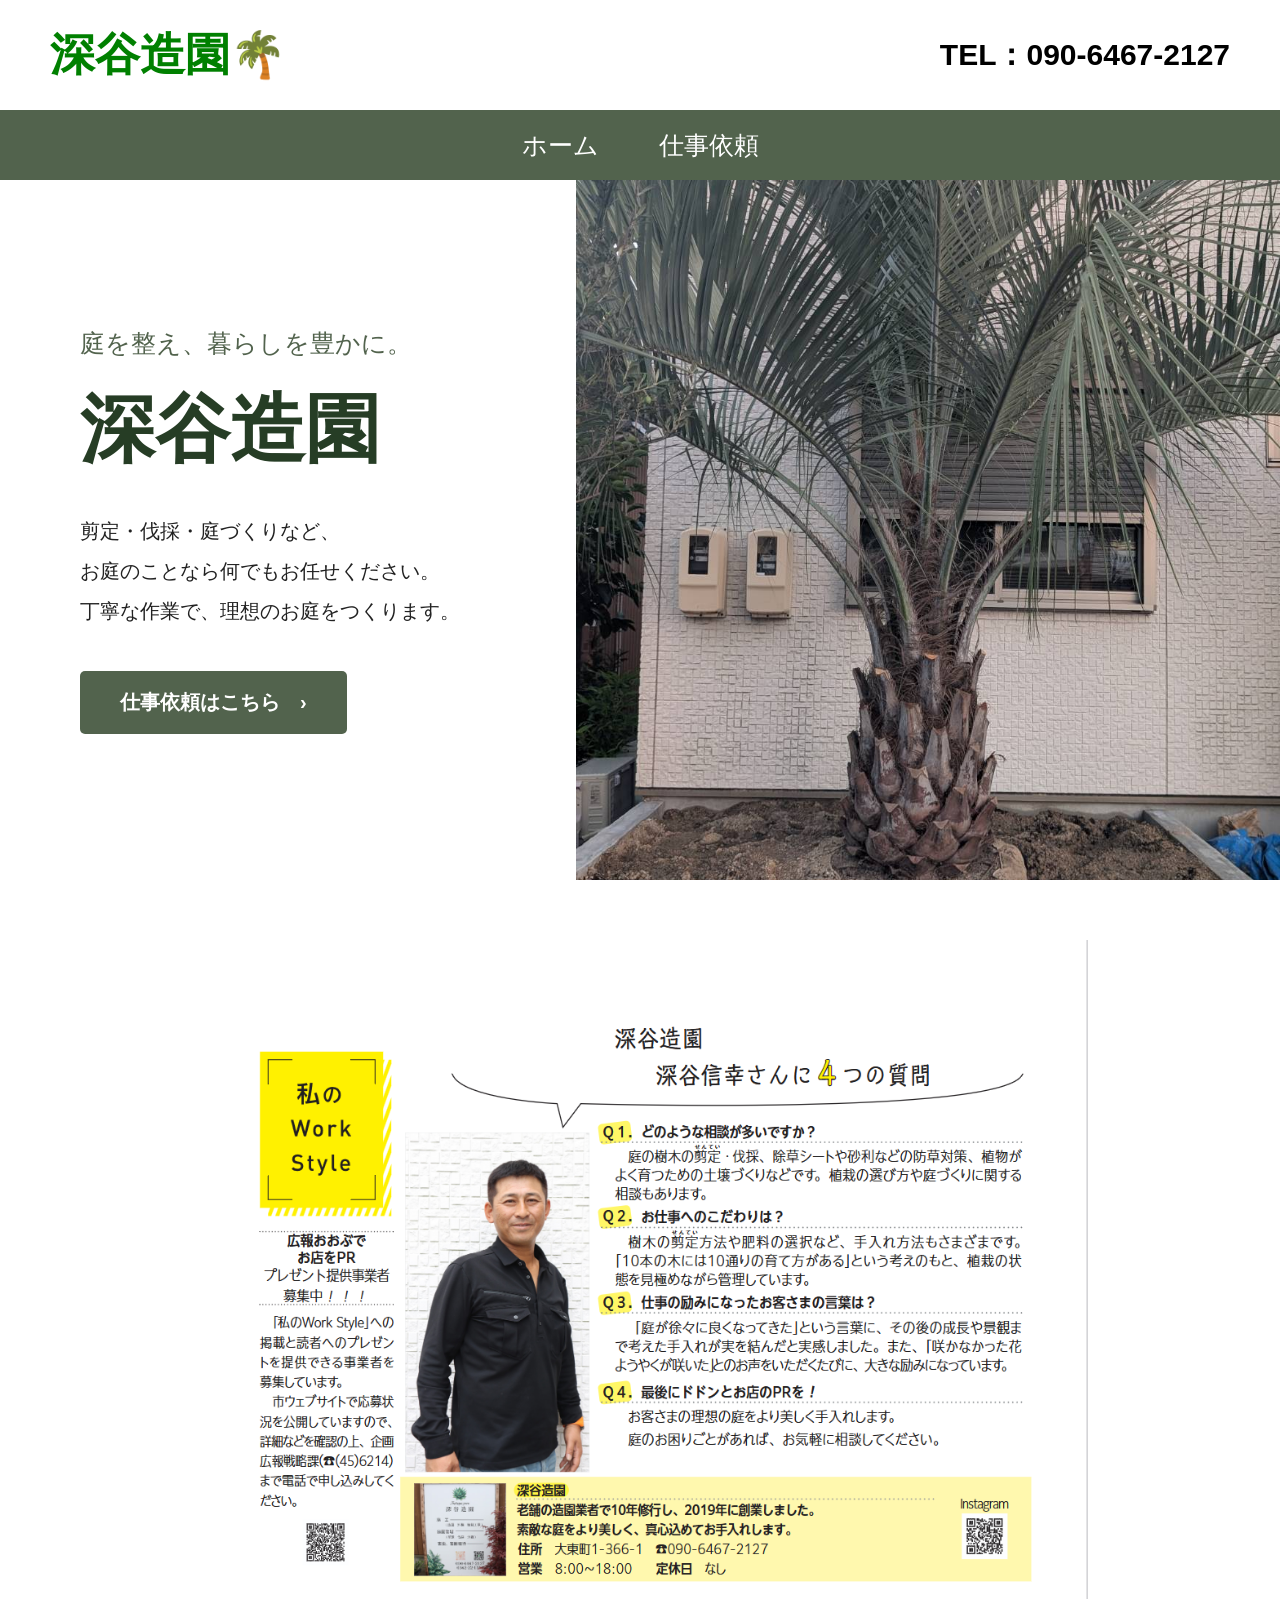
==== index.html @ 694e3cd0 "first website" ====
<!DOCTYPE html>
<html>
<head>
    <meta charset="UTF-8">
    <title>深谷造園</title>
    <link rel="stylesheet" href="style.css">
</head>

<body>

    <!-- ヘッダー -->
    <header>
        <div class="logo">
            深谷造園🌴
        </div>

    <div class="tel">
    <a href="tel:090-6467-2127">TEL：090-6467-2127</a>
</div>
    </header>

    <!-- メニュー -->
    <nav>
        <a href="index.html">ホーム</a>
        <a href="irai.html">仕事依頼</a>
    </nav>

    <!-- メイン -->
    <main class="hero">

        <!-- 左側 -->
        <div class="hero-text">
            <p class="catch">庭を整え、暮らしを豊かに。</p>

            <h1>深谷造園</h1>

            <p>
                剪定・伐採・庭づくりなど、<br>
                お庭のことなら何でもお任せください。<br>
                丁寧な作業で、理想のお庭をつくります。
            </p>

            <a class="request" href="irai.html">
                仕事依頼はこちら　›
            </a>
        </div>

        <!-- 右側 -->
        <div class="hero-photo">
            <img src="18893.jpg" alt="深谷造園の施工写真">
        </div>

    </main>

</body>
</html></main>

<section class="bottom-photo">
    <img src="niwa.jpg" alt="深谷造園の施工写真">
</section>

</body>
---- style.css ----
* {
    margin: 0;
    padding: 0;
    box-sizing: border-box;
}

body {
    font-family: sans-serif;
    color: #222;
}

/* ヘッダー */
header {
    height: 110px;
    background-color: white;

    display: flex;
    align-items: center;
    justify-content: space-between;

    padding: 0 50px;
}

.logo {
    font-size: 45px;
    font-weight: bold;
    color: green;
}

.tel {
    font-size: 30px;
    font-weight: bold;
}

/* メニュー */
nav {
    height: 70px;
    background-color: #52634d;

    display: flex;
    justify-content: center;
    align-items: center;
    gap: 60px;
}

nav a {
    color: white;
    text-decoration: none;
    font-size: 25px;
}

nav a:hover {
    color: gold;
}

/* メイン */
.hero {
    min-height: 700px;

    display: flex;
    align-items: center;

    background-color: white;
}

/* 左側 */
.hero-text {
    width: 45%;
    padding: 50px 40px 50px 80px;
}

.catch {
    font-size: 25px;
    color: #52634d;
    margin-bottom: 20px;
}

.hero-text h1 {
    font-size: 75px;
    color: #263d25;
    margin-bottom: 30px;
}

.hero-text > p:not(.catch) {
    font-size: 20px;
    line-height: 2;
    margin-bottom: 40px;
}

/* 仕事依頼ボタン */
.request {
    display: inline-block;

    background-color: #52634d;
    color: white;

    text-decoration: none;

    padding: 18px 40px;
    border-radius: 5px;

    font-size: 20px;
    font-weight: bold;
}

.request:hover {
    background-color: #344532;
}

/* 右側の写真 */
.hero-photo {
    width: 55%;
    height: 700px;
    overflow: hidden;
}

.hero-photo img {
    width: 100%;
    height: 100%;
    object-fit: cover;
}
@media (max-width: 600px) {

    header {
        height: 80px;
        padding: 0 20px;
    }

    .logo {
        font-size: 28px;
    }

    .tel {
        font-size: 14px;
    }

    nav {
        height: 55px;
        gap: 30px;
    }

    nav a {
        font-size: 18px;
    }

    .hero {
        flex-direction: column;
    }

    .hero-text {
        width: 100%;
        padding: 50px 25px;
        text-align: center;
    }

    .hero-text h1 {
        font-size: 50px;
    }

    .catch {
        font-size: 20px;
    }

    .hero-text > p:not(.catch) {
        font-size: 16px;
    }

    .hero-photo {
        width: 100%;
        height: 400px;
    }

}
/* 仕事依頼ページ */

.request-page {
    max-width: 800px;
    margin: 0 auto;
    padding: 70px 30px;
}

.request-page h1 {
    text-align: center;
    font-size: 50px;
    color: #263d25;
    margin-bottom: 25px;
}

.request-intro {
    text-align: center;
    font-size: 18px;
    line-height: 2;
    margin-bottom: 50px;
}

form {
    display: flex;
    flex-direction: column;
}

form label {
    font-size: 18px;
    font-weight: bold;
    margin-bottom: 8px;
    color: #263d25;
}

form input,
form textarea {
    font-size: 16px;
    padding: 15px;
    margin-bottom: 25px;
    border: 1px solid #ccc;
    border-radius: 5px;
}

form textarea {
    height: 180px;
    resize: vertical;
}

form button {
    background-color: #52634d;
    color: white;
    border: none;
    padding: 18px;
    font-size: 20px;
    font-weight: bold;
    border-radius: 5px;
    cursor: pointer;
}

form button:hover {
    background-color: #344532;
}.bottom-photo {
    width: 100%;
    text-align: center;
    padding: 60px 0;
    background-color: white;
}

.bottom-photo img {
    width: 70%;
    max-width: 1000px;
    display: block;
    margin: 0 auto;
}@media (max-width: 600px) {

    .bottom-photo {
        padding: 40px 20px;
    }

    .bottom-photo img {
        width: 100%;
    }

}.required {
    color: white;
    background-color: #c44;
    font-size: 12px;
    padding: 3px 6px;
    border-radius: 3px;
    margin-left: 5px;
}.tel a {
    color: black;
    text-decoration: none;
}

.tel a:hover {
    color: #52634d;
}.thanks {
    text-align: center;
    padding: 120px 20px;
}

.thanks h1 {
    color: #263d25;
    font-size: 40px;
    margin-bottom: 30px;
}

.thanks p {
    font-size: 18px;
    line-height: 2;
    margin-bottom: 40px;
}

.thanks a {
    display: inline-block;
    background-color: #52634d;
    color: white;
    text-decoration: none;
    padding: 15px 35px;
    border-radius: 5px;
}
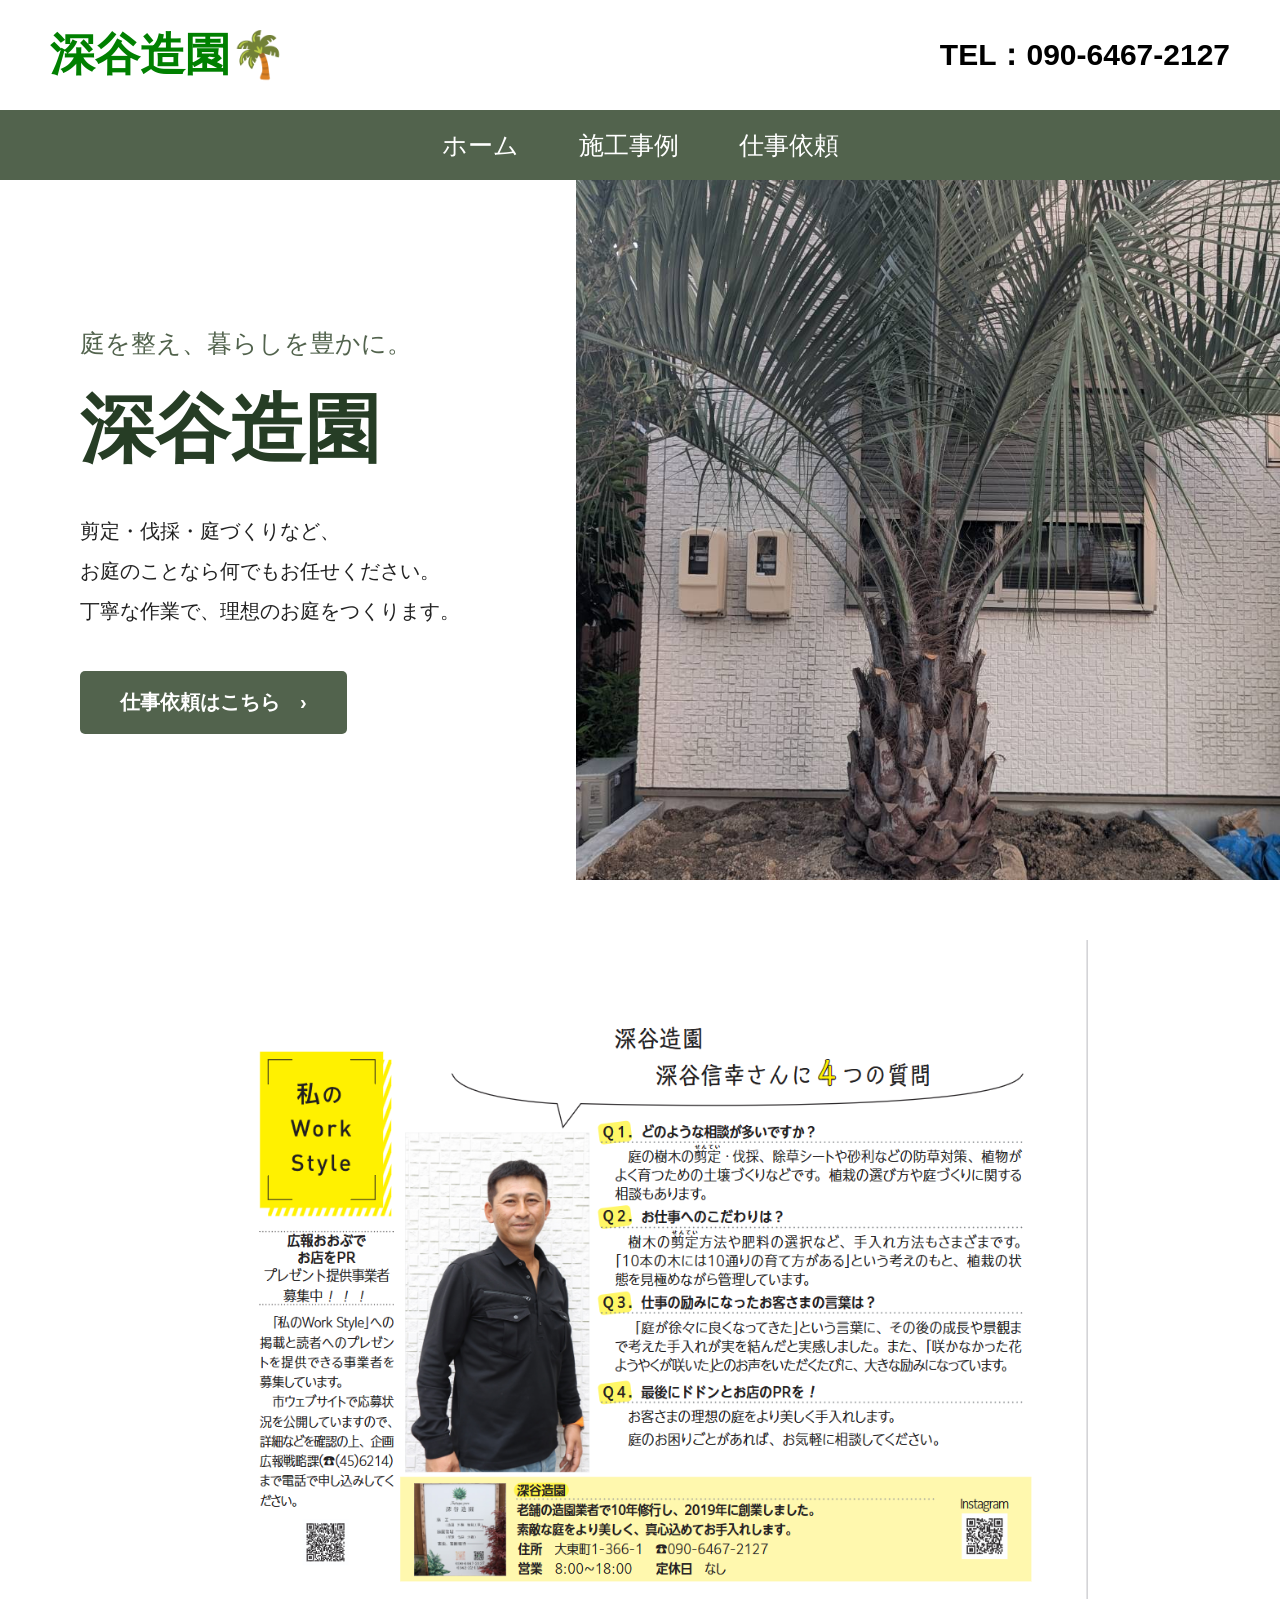
==== commit 014404c9: "first website" ====
--- a/index.html
+++ b/index.html
@@ -22,7 +22,8 @@
     <!-- メニュー -->
     <nav>
         <a href="index.html">ホーム</a>
-        <a href="irai.html">仕事依頼</a>
+    <a href="jirei.html">施工事例</a>
+    <a href="irai.html">仕事依頼</a>
     </nav>
 
     <!-- メイン -->
--- a/style.css
+++ b/style.css
@@ -293,3 +293,68 @@
     padding: 15px 35px;
     border-radius: 5px;
 }
+/* 施工事例 */
+
+.jirei-page {
+    max-width: 1100px;
+    margin: 0 auto;
+    padding: 70px 30px;
+}
+
+.jirei-page h1 {
+    text-align: center;
+    font-size: 55px;
+    color: #263d25;
+    margin-bottom: 20px;
+}
+
+.jirei-intro {
+    text-align: center;
+    font-size: 18px;
+    margin-bottom: 60px;
+}
+
+.jirei-list {
+    display: grid;
+    grid-template-columns: repeat(3, 1fr);
+    gap: 30px;
+}
+
+.jirei-item {
+    background-color: #f5f5f5;
+    padding-bottom: 25px;
+    border-radius: 8px;
+    overflow: hidden;
+}
+
+.jirei-item img {
+    width: 100%;
+    height: 250px;
+    object-fit: cover;
+}
+
+.jirei-item h2 {
+    color: #263d25;
+    font-size: 25px;
+    margin: 20px;
+}
+
+.jirei-item p {
+    font-size: 16px;
+    line-height: 1.8;
+    margin: 0 20px;
+}@media (max-width: 600px) {
+
+    .jirei-list {
+        grid-template-columns: 1fr;
+    }
+
+    .jirei-page h1 {
+        font-size: 40px;
+    }
+
+    .jirei-item img {
+        height: 250px;
+    }
+
+}
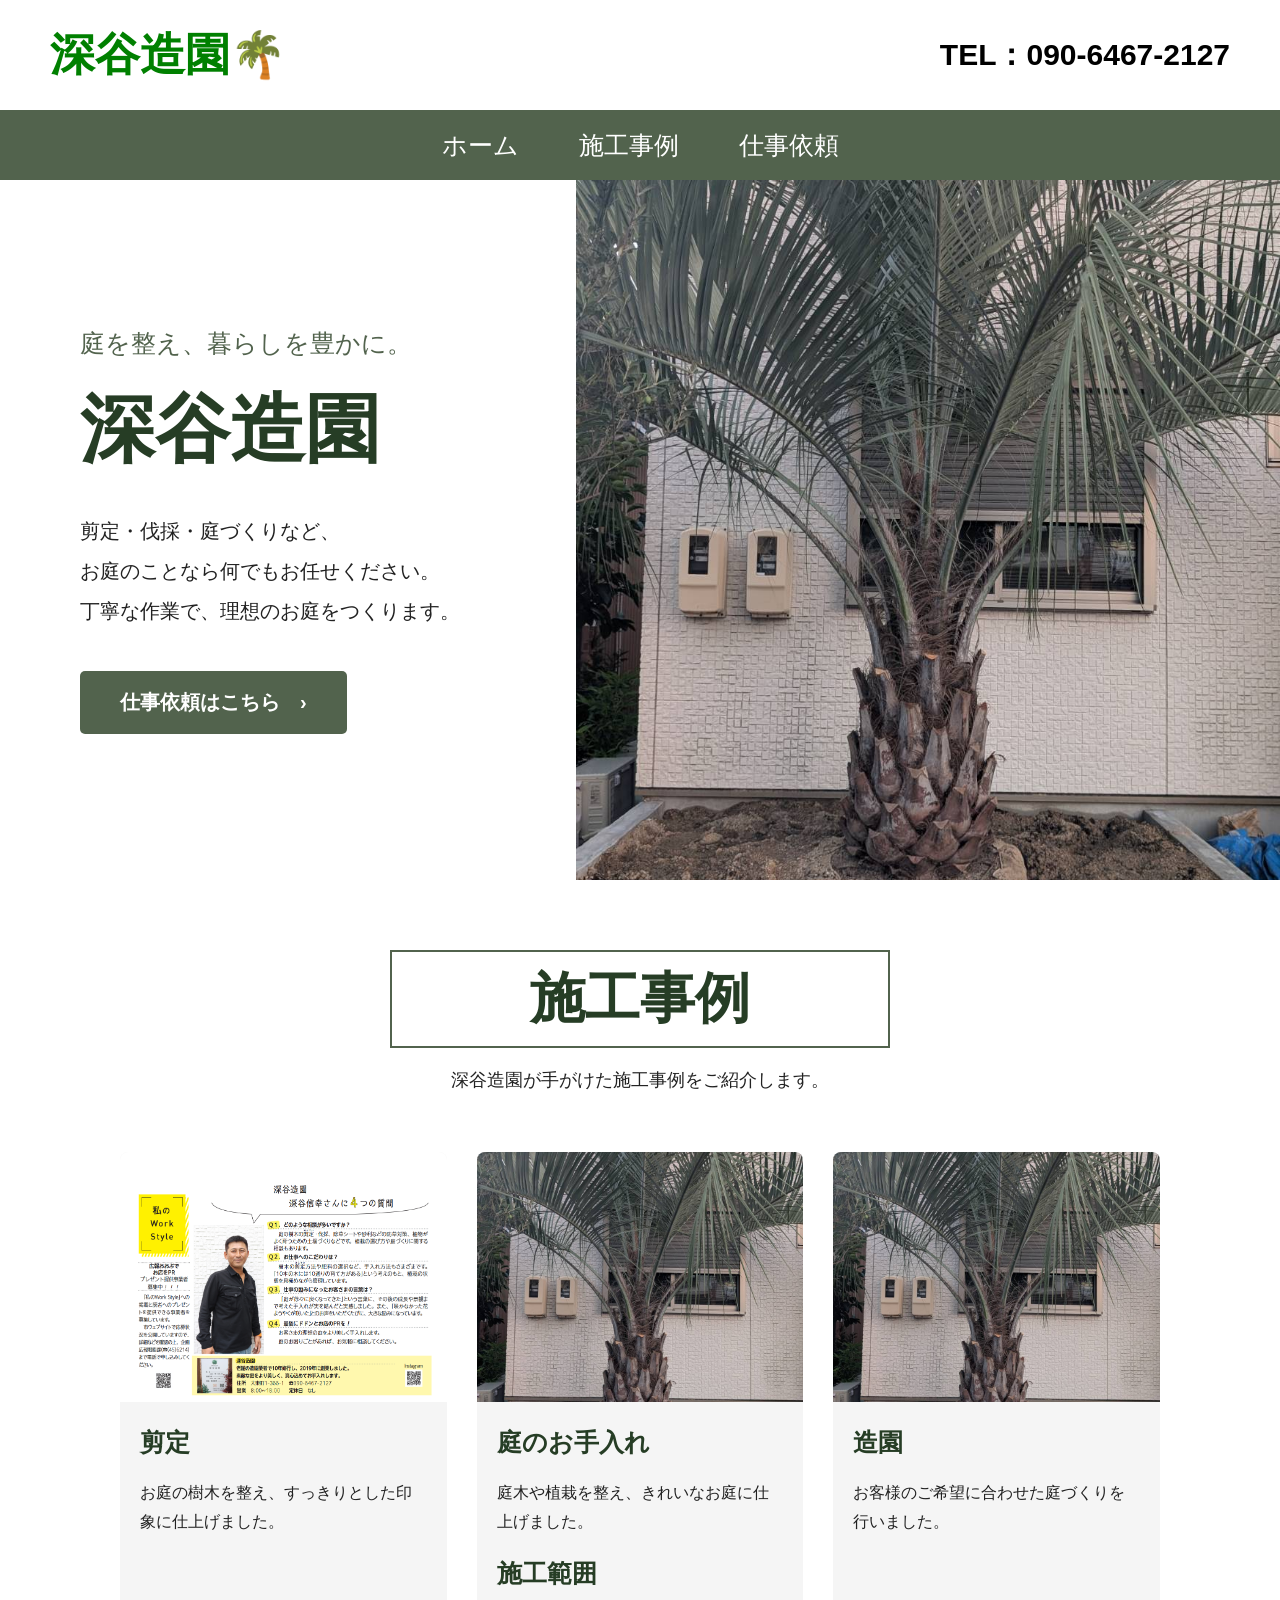
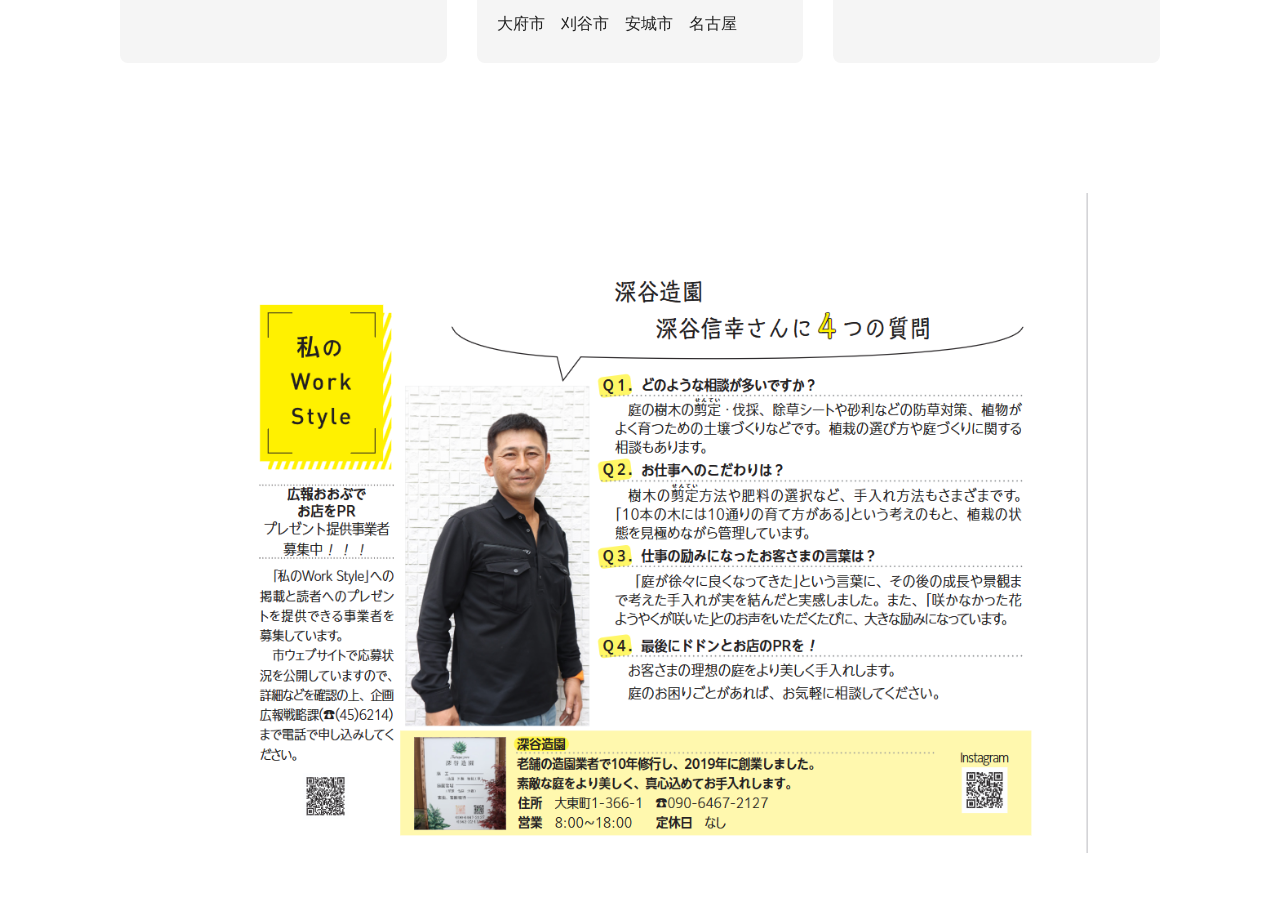
==== commit ee1df5d3: "first website" ====
--- a/index.html
+++ b/index.html
@@ -4,6 +4,7 @@
     <meta charset="UTF-8">
     <title>深谷造園</title>
     <link rel="stylesheet" href="style.css">
+    <link rel="icon" href="favicon.svg">
 </head>
 
 <body>
@@ -52,6 +53,37 @@
         </div>
 
     </main>
+<main class="jirei-page">
+
+    <h1 class="jirei-title">施工事例</h1>
+
+    <p class="jirei-intro">
+        深谷造園が手がけた施工事例をご紹介します。
+    </p>
+
+    <div class="jirei-list">
+
+        <div class="jirei-item">
+            <img src="niwa.jpg" alt="剪定施工事例">
+            <h2>剪定</h2>
+            <p>お庭の樹木を整え、すっきりとした印象に仕上げました。</p>
+        </div>
+
+        <div class="jirei-item">
+    <img src="18893.jpg" alt="庭のお手入れ">
+            <h2>庭のお手入れ</h2>
+            <p>庭木や植栽を整え、きれいなお庭に仕上げました。</p><h2 class="area-title">施工範囲</h2><p>大府市　刈谷市　安城市　名古屋</p>
+        </div>
+
+        <div class="jirei-item">
+            <img src="18893.jpg" alt="造園施工事例">
+            <h2>造園</h2>
+            <p>お客様のご希望に合わせた庭づくりを行いました。</p>
+        </div>
+
+    </div>
+
+</main>
 
 </body>
 </html></main>
--- a/style.css
+++ b/style.css
@@ -357,4 +357,23 @@
         height: 250px;
     }
 
+}.area-title {
+    color: #263d25;
+}.area-title {
+    color: #263d25;
+    font-size: 25px;
+    font-weight: bold;
+    margin-bottom: 15px;
+}.jirei-title {
+    width: 500px;
+    margin: 0 auto 20px;
+
+    color: #263d25;
+    font-size: 55px;
+    font-weight: bold;
+
+    border: 2px solid #52634d;
+    padding: 10px 30px;
+
+    text-align: center;
 }
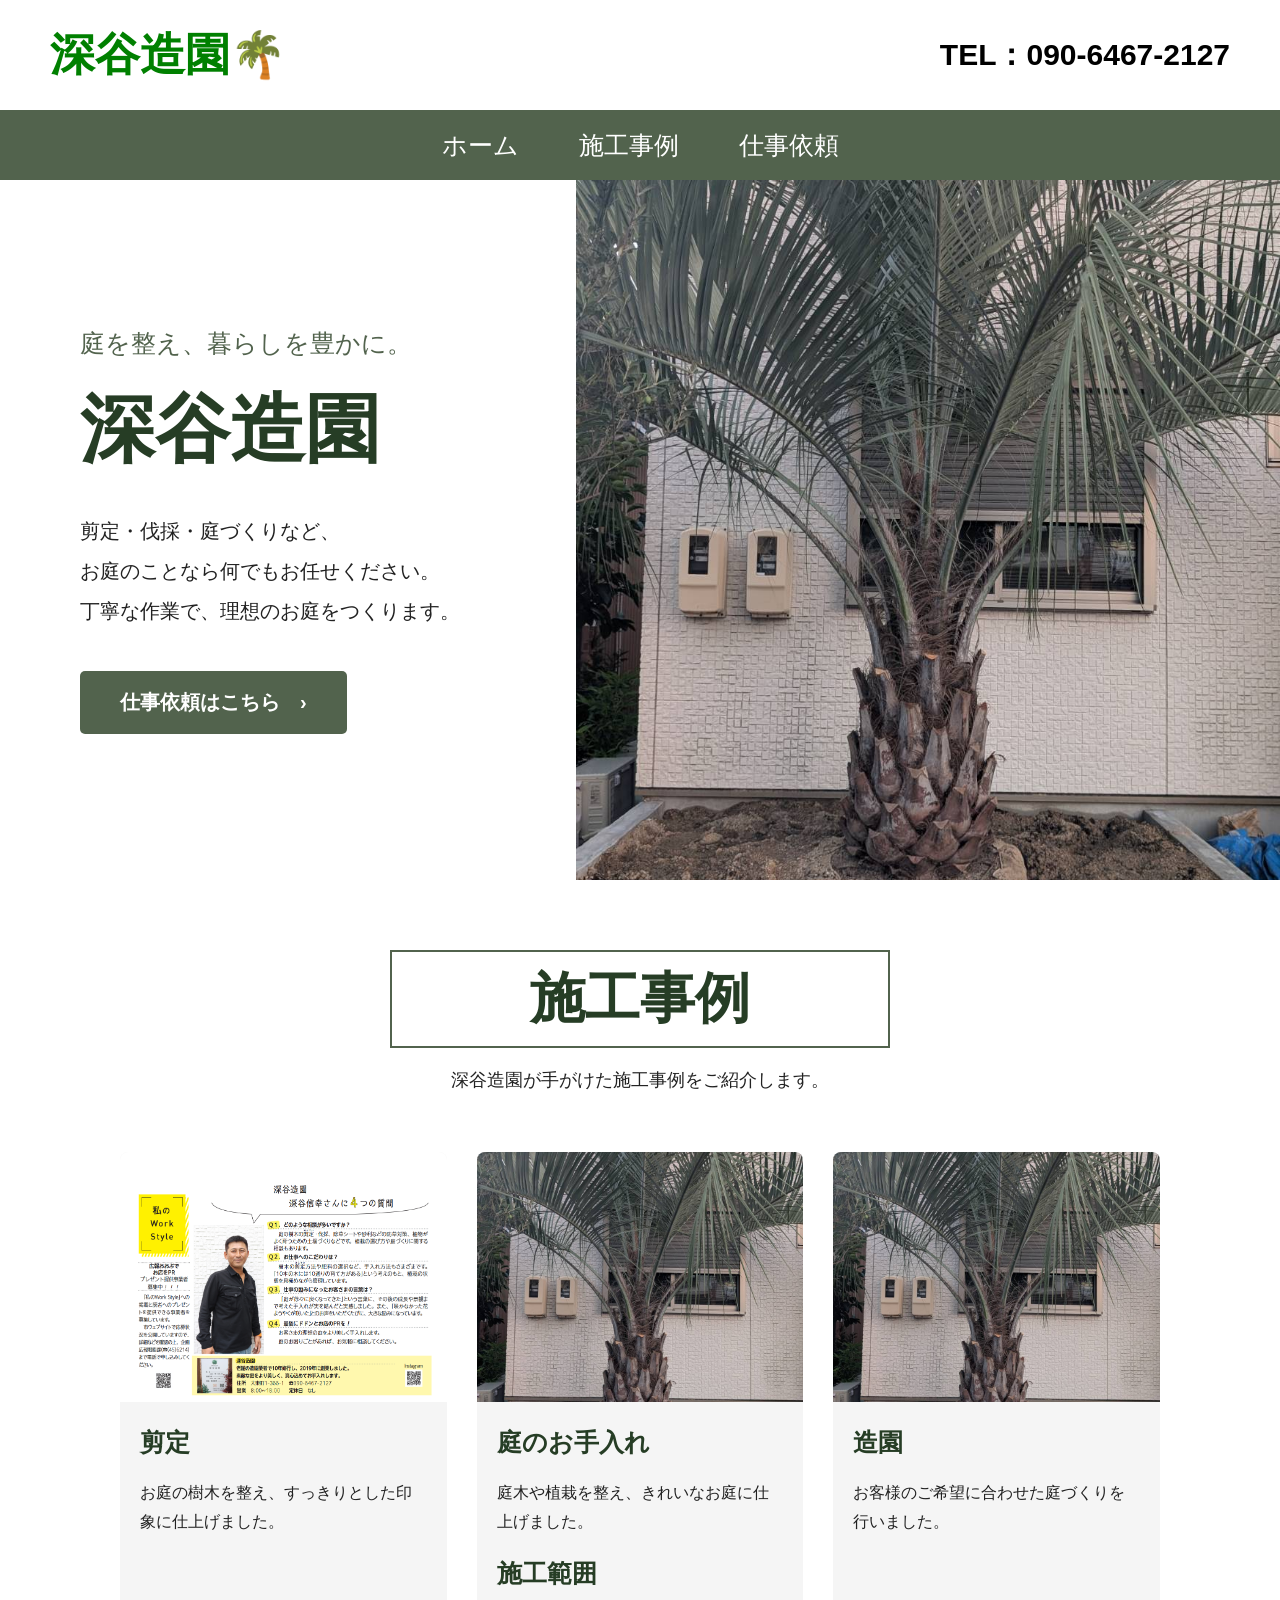
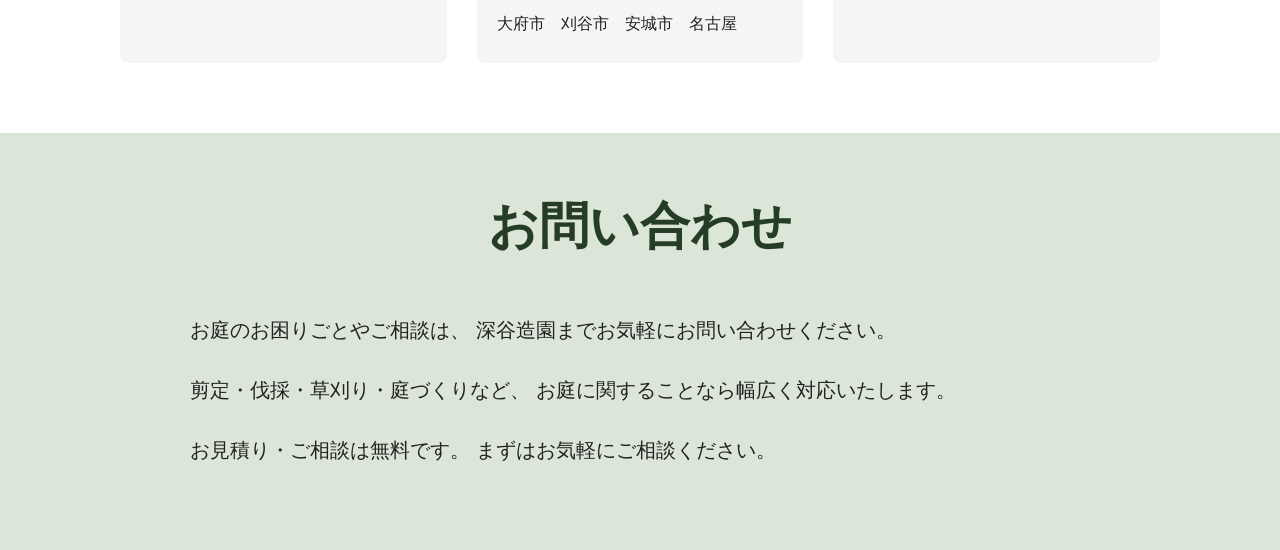
==== commit aa54ea60: "first website" ====
--- a/index.html
+++ b/index.html
@@ -88,8 +88,27 @@
 </body>
 </html></main>
 
-<section class="bottom-photo">
-    <img src="niwa.jpg" alt="深谷造園の施工写真">
+
+<section class="contact-info">
+
+    <h1>お問い合わせ</h1>
+
+    <div class="contact-text">
+        <p>
+            お庭のお困りごとやご相談は、
+            深谷造園までお気軽にお問い合わせください。
+        </p>
+
+        <p>
+            剪定・伐採・草刈り・庭づくりなど、
+            お庭に関することなら幅広く対応いたします。
+        </p>
+
+        <p>
+            お見積り・ご相談は無料です。
+            まずはお気軽にご相談ください。
+        </p>
+    </div>
+
 </section>
-
 </body>
--- a/style.css
+++ b/style.css
@@ -376,4 +376,26 @@
     padding: 10px 30px;
 
     text-align: center;
+}.contact-info {
+    background-color: #dce6d8;
+    padding: 60px 20px;
+    text-align: center;
+}
+
+.contact-info h1 {
+    color: #263d25;
+    font-size: 50px;
+    margin-bottom: 50px;
+}
+
+.contact-text {
+    max-width: 900px;
+    margin: 0 auto;
+    text-align: left;
+}
+
+.contact-text p {
+    font-size: 20px;
+    line-height: 2;
+    margin-bottom: 20px;
 }
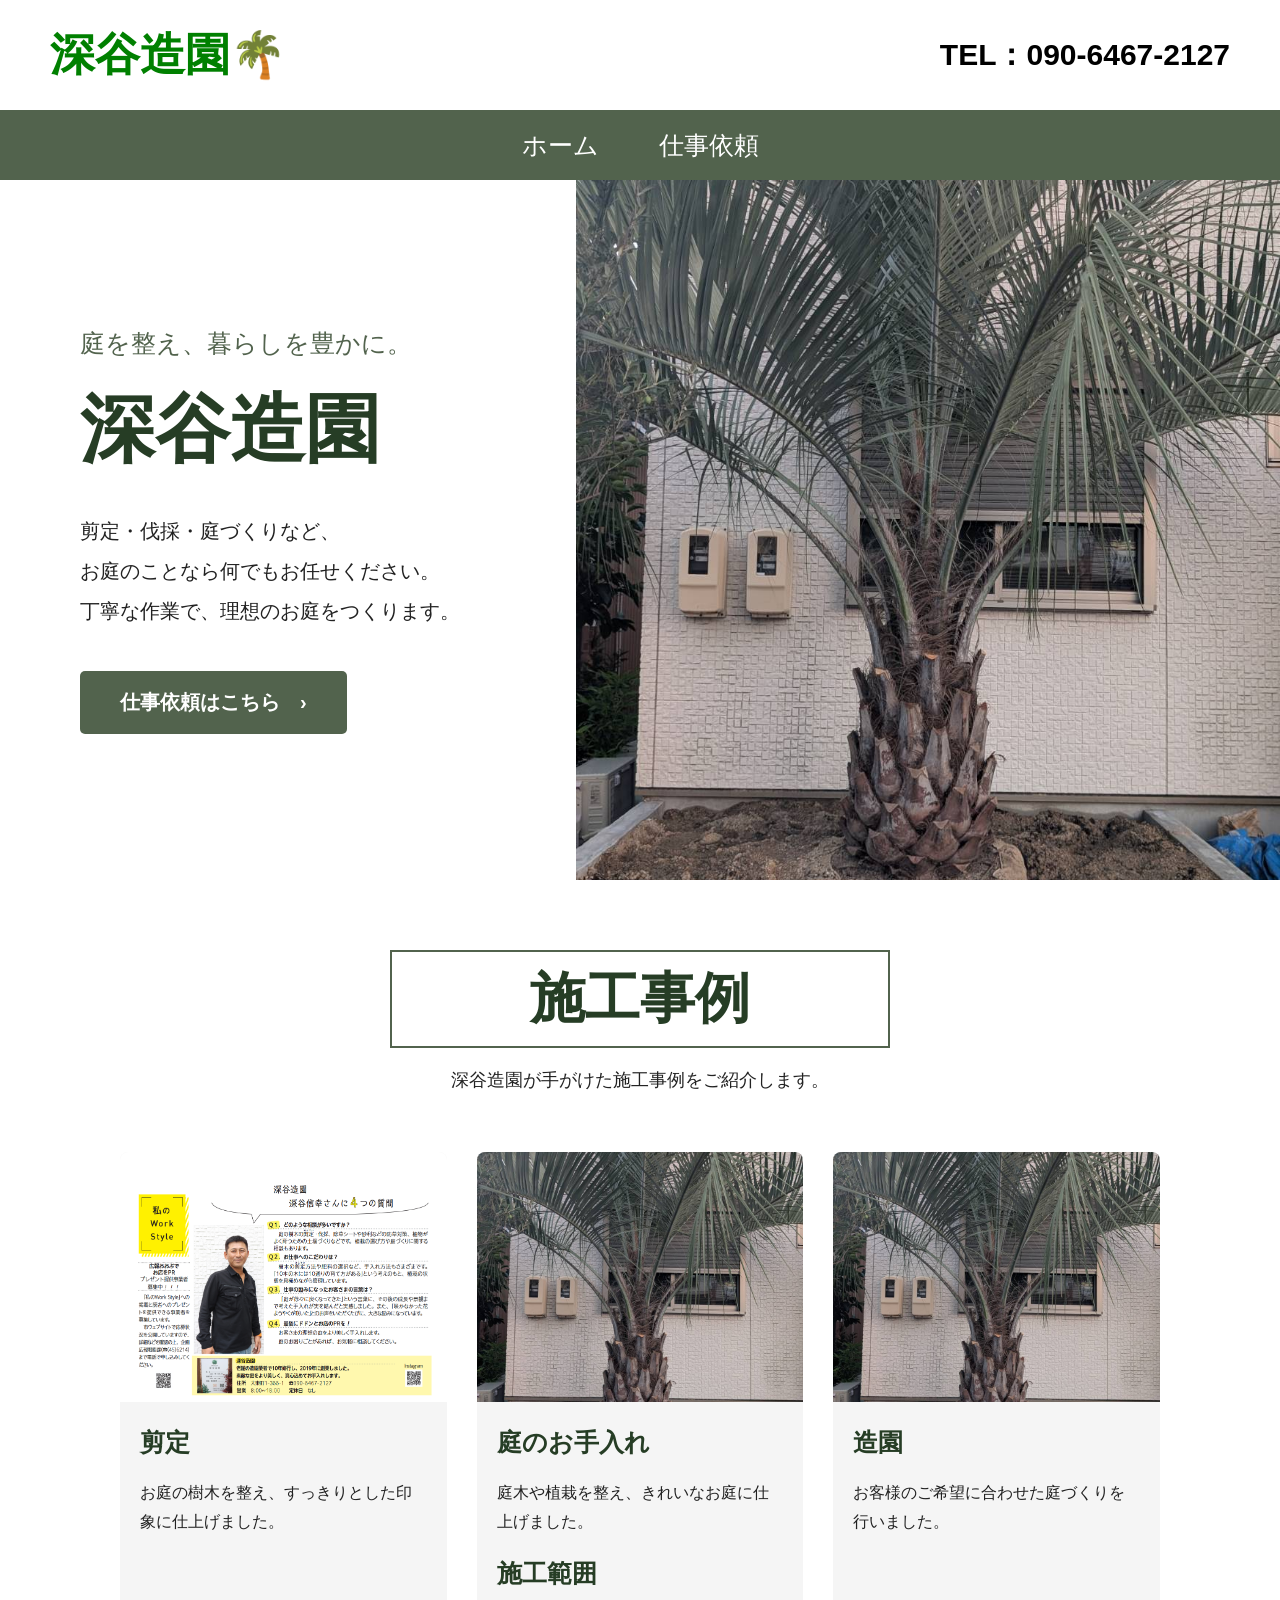
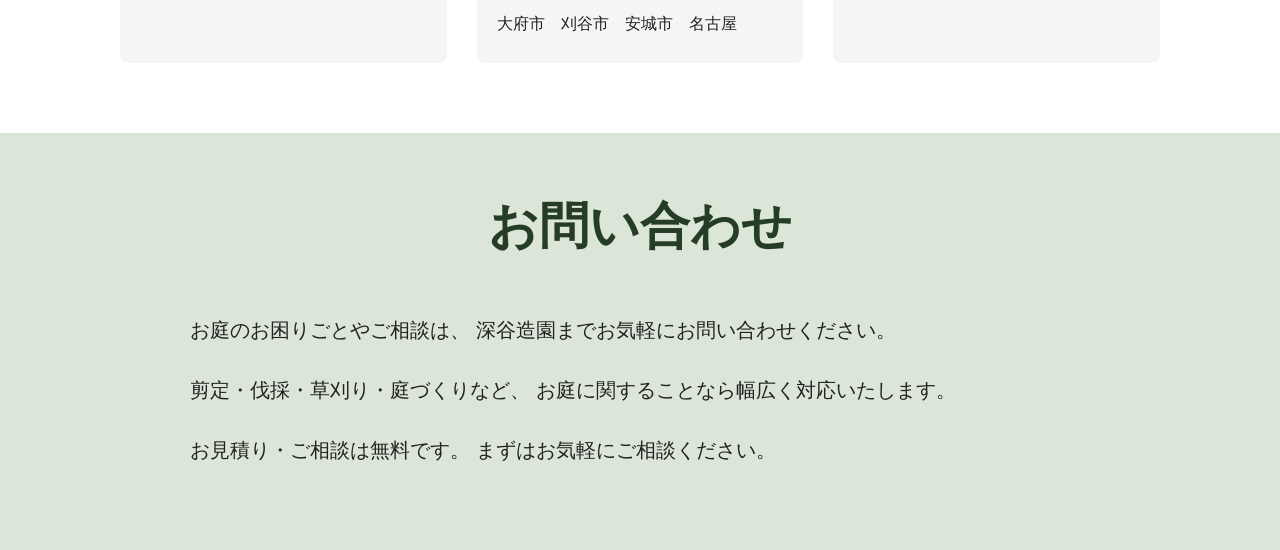
==== commit b089ad84: "Update index.html" ====
--- a/index.html
+++ b/index.html
@@ -23,7 +23,7 @@
     <!-- メニュー -->
     <nav>
         <a href="index.html">ホーム</a>
-    <a href="jirei.html">施工事例</a>
+
     <a href="irai.html">仕事依頼</a>
     </nav>
 
